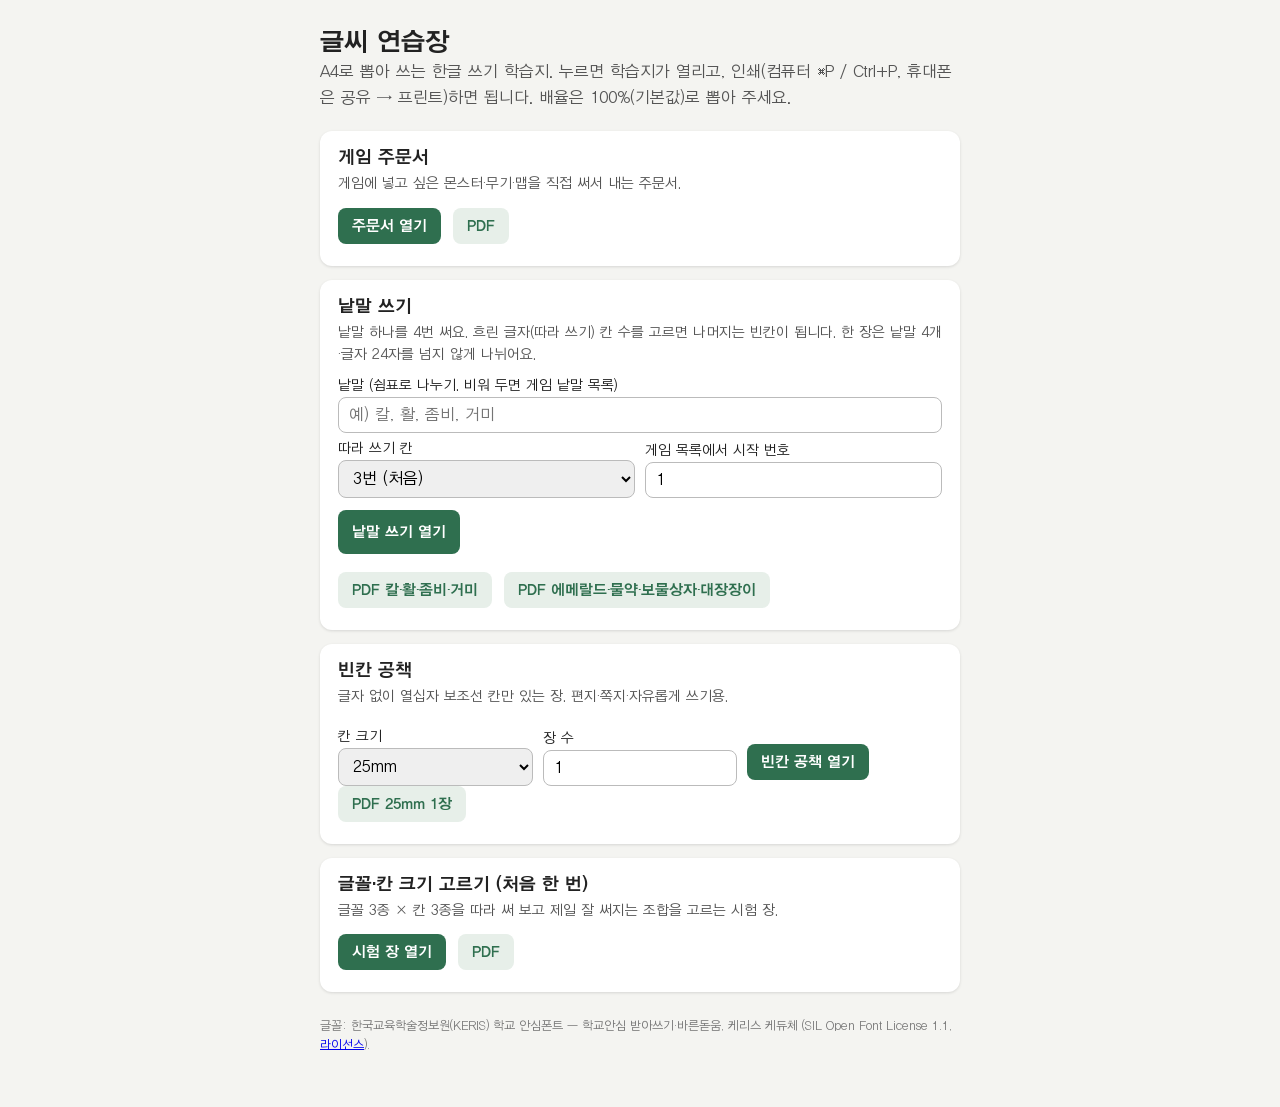
==== index.html @ 7fd7daeb "학습지 업데이트 c1f6941" ====
<!doctype html>
<html lang="ko">
<head>
<meta charset="utf-8">
<meta name="viewport" content="width=device-width, initial-scale=1">
<title>글씨 연습장</title>
<style>
  @font-face { font-family: 'Bareun'; src: url('assets/fonts/HakgyoansimBareondotum-R.ttf') format('truetype'); font-weight: 400; }
  @font-face { font-family: 'Bareun'; src: url('assets/fonts/HakgyoansimBareondotum-B.ttf') format('truetype'); font-weight: 700; }
  body { margin: 0; font-family: 'Bareun', 'Apple SD Gothic Neo', sans-serif; background: #f4f4f1; color: #222; }
  main { max-width: 640px; margin: 0 auto; padding: 20px 16px 40px; }
  h1 { font-size: 26px; margin: 8px 0 4px; }
  .lead { color: #555; margin: 0 0 20px; line-height: 1.6; }
  .card { background: #fff; border-radius: 12px; padding: 16px 18px; margin-bottom: 14px; box-shadow: 0 1px 3px rgba(0,0,0,.12); }
  .card h2 { font-size: 18px; margin: 0 0 6px; }
  .card p { margin: 0 0 12px; color: #555; font-size: 14px; line-height: 1.6; }
  a.btn, button { display: inline-block; background: #2f6f4f; color: #fff; text-decoration: none; border: 0; border-radius: 8px;
                  padding: 10px 14px; font: inherit; font-size: 15px; font-weight: 700; margin: 0 6px 6px 0; cursor: pointer; }
  a.btn.sub { background: #e7efe9; color: #2f6f4f; }
  label { display: block; font-size: 14px; margin: 8px 0 4px; }
  input, select { font: inherit; font-size: 16px; padding: 8px 10px; border: 1px solid #bbb; border-radius: 8px; box-sizing: border-box; }
  input[type=text] { width: 100%; }
  .row { display: flex; gap: 10px; flex-wrap: wrap; align-items: flex-end; }
  .row > div { flex: 1; min-width: 120px; }
  .row select, .row input { width: 100%; }
  .foot { font-size: 12px; color: #777; line-height: 1.6; margin-top: 24px; }
</style>
</head>
<body>
<main>
  <h1>글씨 연습장</h1>
  <p class="lead">A4로 뽑아 쓰는 한글 쓰기 학습지. 누르면 학습지가 열리고, 인쇄(컴퓨터 ⌘P / Ctrl+P, 휴대폰은 공유 → 프린트)하면 됩니다. 배율은 100%(기본값)로 뽑아 주세요.</p>

  <section class="card">
    <h2>게임 주문서</h2>
    <p>게임에 넣고 싶은 몬스터·무기·맵을 직접 써서 내는 주문서.</p>
    <a class="btn" href="templates/T1-order.html">주문서 열기</a>
    <a class="btn sub" href="pdf/T1-order.pdf">PDF</a>
  </section>

  <section class="card">
    <h2>낱말 쓰기</h2>
    <p>낱말 하나를 4번 써요. 흐린 글자(따라 쓰기) 칸 수를 고르면 나머지는 빈칸이 됩니다. 한 장은 낱말 4개·글자 24자를 넘지 않게 나뉘어요.</p>
    <form id="wordForm">
      <label for="words">낱말 (쉼표로 나누기. 비워 두면 게임 낱말 목록)</label>
      <input type="text" id="words" placeholder="예) 칼, 활, 좀비, 거미">
      <div class="row">
        <div>
          <label for="step">따라 쓰기 칸</label>
          <select id="step">
            <option value="3">3번 (처음)</option>
            <option value="2">2번</option>
            <option value="1">1번</option>
            <option value="0">0번 (모두 빈칸)</option>
          </select>
        </div>
        <div>
          <label for="from">게임 목록에서 시작 번호</label>
          <input type="number" id="from" min="1" value="1">
        </div>
      </div>
      <p style="margin-top:12px"><button type="submit">낱말 쓰기 열기</button></p>
    </form>
    <a class="btn sub" href="pdf/T2-word-game-01-step3.pdf">PDF 칼·활·좀비·거미</a>
    <a class="btn sub" href="pdf/T2-word-game-02-step3.pdf">PDF 에메랄드·물약·보물상자·대장장이</a>
  </section>

  <section class="card">
    <h2>빈칸 공책</h2>
    <p>글자 없이 열십자 보조선 칸만 있는 장. 편지·쪽지·자유롭게 쓰기용.</p>
    <form id="blankForm" class="row">
      <div>
        <label for="cell">칸 크기</label>
        <select id="cell">
          <option value="30">30mm (크게)</option>
          <option value="25" selected>25mm</option>
          <option value="20">20mm</option>
          <option value="15">15mm (작게)</option>
        </select>
      </div>
      <div>
        <label for="pages">장 수</label>
        <input type="number" id="pages" min="1" max="10" value="1">
      </div>
      <div><button type="submit">빈칸 공책 열기</button></div>
    </form>
    <a class="btn sub" href="pdf/T0-blank-25.pdf">PDF 25mm 1장</a>
  </section>

  <section class="card">
    <h2>글꼴·칸 크기 고르기 (처음 한 번)</h2>
    <p>글꼴 3종 × 칸 3종을 따라 써 보고 제일 잘 써지는 조합을 고르는 시험 장.</p>
    <a class="btn" href="templates/M0-test.html">시험 장 열기</a>
    <a class="btn sub" href="pdf/M0-test.pdf">PDF</a>
  </section>

  <p class="foot">글꼴: 한국교육학술정보원(KERIS) 학교 안심폰트 — 학교안심 받아쓰기·바른돋움, 케리스 케듀체 (SIL Open Font License 1.1, <a href="assets/fonts/LICENSE-OFL.txt">라이선스</a>).</p>
</main>
<script>
document.getElementById('wordForm').addEventListener('submit', e => {
  e.preventDefault();
  const words = document.getElementById('words').value.split(/[,，\s]+/).map(s => s.trim()).filter(Boolean);
  const p = new URLSearchParams({ step: document.getElementById('step').value });
  if (words.length) { p.set('words', words.join(',')); p.set('all', '1'); }
  else p.set('from', String(Math.max(0, (parseInt(document.getElementById('from').value, 10) || 1) - 1)));
  location.href = 'templates/T2-word.html?' + p;
});
document.getElementById('blankForm').addEventListener('submit', e => {
  e.preventDefault();
  location.href = 'templates/T0-blank.html?' + new URLSearchParams({ cell: document.getElementById('cell').value, pages: document.getElementById('pages').value });
});
</script>
</body>
</html>
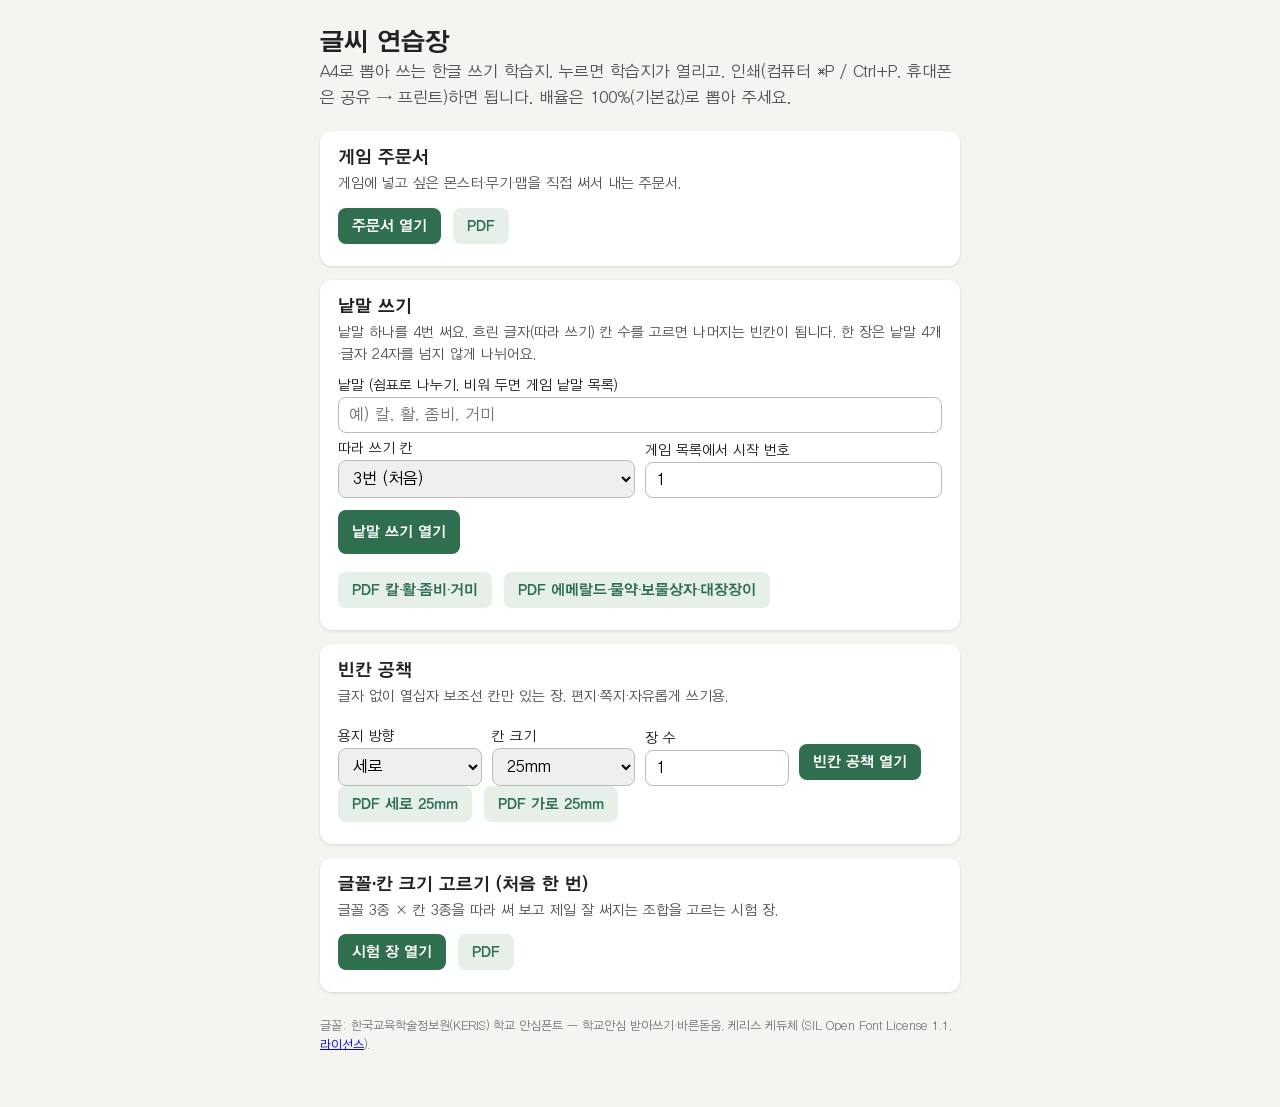
==== commit 5d067a9a: "학습지 업데이트 44cd161" ====
--- a/index.html
+++ b/index.html
@@ -70,6 +70,13 @@
     <p>글자 없이 열십자 보조선 칸만 있는 장. 편지·쪽지·자유롭게 쓰기용.</p>
     <form id="blankForm" class="row">
       <div>
+        <label for="dir">용지 방향</label>
+        <select id="dir">
+          <option value="port" selected>세로</option>
+          <option value="land">가로</option>
+        </select>
+      </div>
+      <div>
         <label for="cell">칸 크기</label>
         <select id="cell">
           <option value="30">30mm (크게)</option>
@@ -84,7 +91,8 @@
       </div>
       <div><button type="submit">빈칸 공책 열기</button></div>
     </form>
-    <a class="btn sub" href="pdf/T0-blank-25.pdf">PDF 25mm 1장</a>
+    <a class="btn sub" href="pdf/T0-blank-25-portrait.pdf">PDF 세로 25mm</a>
+    <a class="btn sub" href="pdf/T0-blank-25-landscape.pdf">PDF 가로 25mm</a>
   </section>
 
   <section class="card">
@@ -107,7 +115,7 @@
 });
 document.getElementById('blankForm').addEventListener('submit', e => {
   e.preventDefault();
-  location.href = 'templates/T0-blank.html?' + new URLSearchParams({ cell: document.getElementById('cell').value, pages: document.getElementById('pages').value });
+  location.href = 'templates/T0-blank.html?' + new URLSearchParams({ dir: document.getElementById('dir').value, cell: document.getElementById('cell').value, pages: document.getElementById('pages').value });
 });
 </script>
 </body>
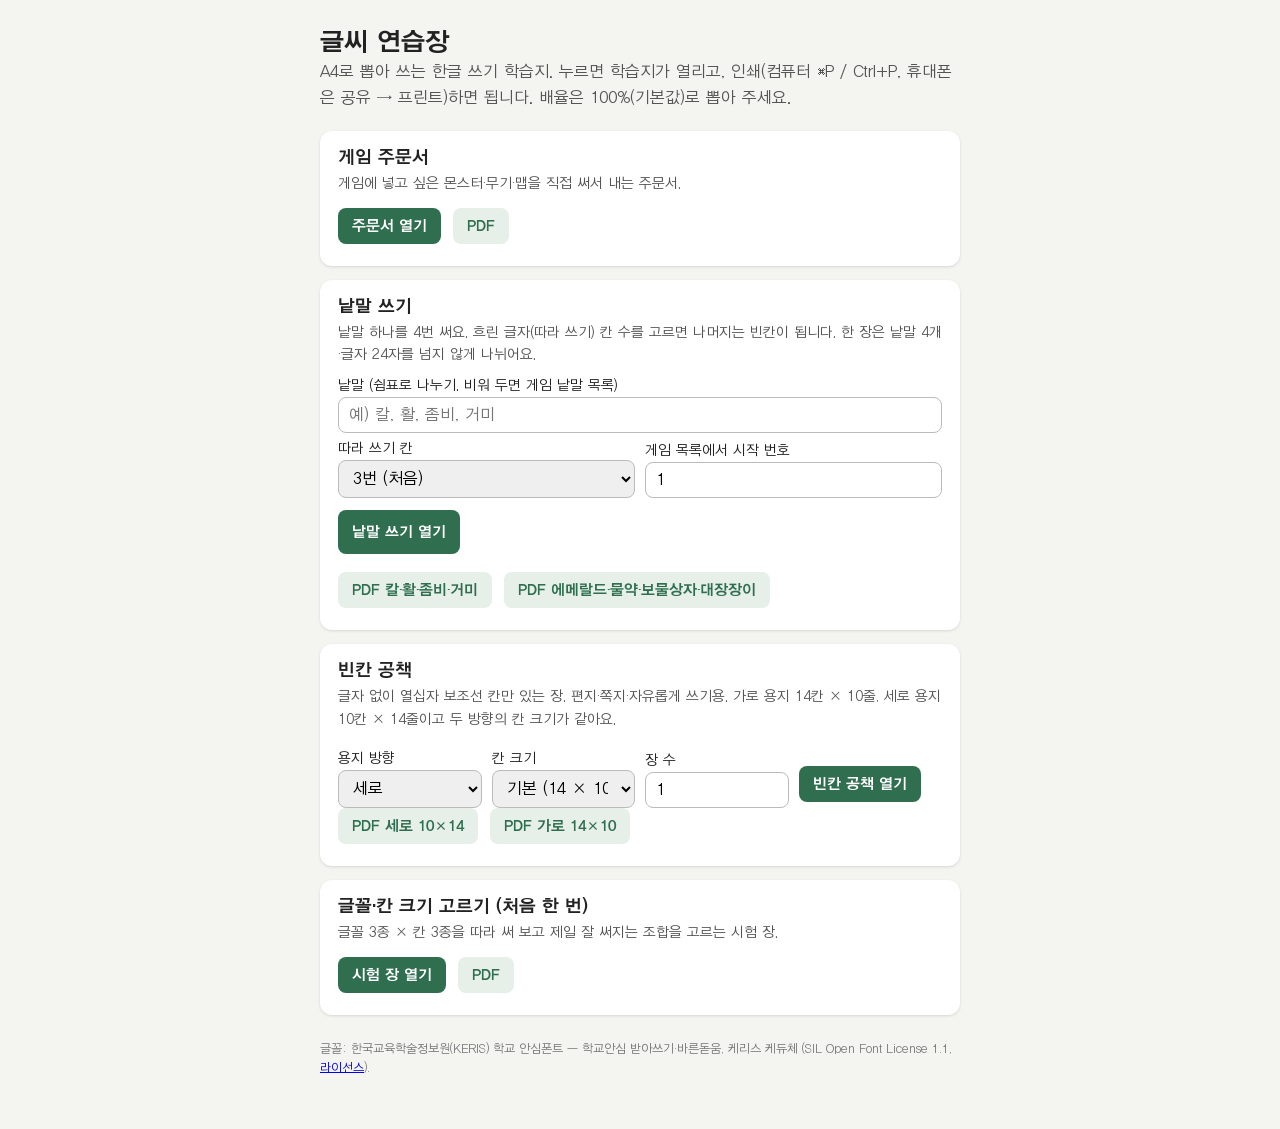
==== commit 34929ffe: "학습지 업데이트 c1e27fb" ====
--- a/index.html
+++ b/index.html
@@ -67,7 +67,7 @@
 
   <section class="card">
     <h2>빈칸 공책</h2>
-    <p>글자 없이 열십자 보조선 칸만 있는 장. 편지·쪽지·자유롭게 쓰기용.</p>
+    <p>글자 없이 열십자 보조선 칸만 있는 장. 편지·쪽지·자유롭게 쓰기용. 가로 용지 14칸 × 10줄, 세로 용지 10칸 × 14줄이고 두 방향의 칸 크기가 같아요.</p>
     <form id="blankForm" class="row">
       <div>
         <label for="dir">용지 방향</label>
@@ -79,8 +79,9 @@
       <div>
         <label for="cell">칸 크기</label>
         <select id="cell">
+          <option value="" selected>기본 (14 × 10칸)</option>
           <option value="30">30mm (크게)</option>
-          <option value="25" selected>25mm</option>
+          <option value="25">25mm</option>
           <option value="20">20mm</option>
           <option value="15">15mm (작게)</option>
         </select>
@@ -91,8 +92,8 @@
       </div>
       <div><button type="submit">빈칸 공책 열기</button></div>
     </form>
-    <a class="btn sub" href="pdf/T0-blank-25-portrait.pdf">PDF 세로 25mm</a>
-    <a class="btn sub" href="pdf/T0-blank-25-landscape.pdf">PDF 가로 25mm</a>
+    <a class="btn sub" href="pdf/T0-blank-portrait.pdf">PDF 세로 10×14</a>
+    <a class="btn sub" href="pdf/T0-blank-landscape.pdf">PDF 가로 14×10</a>
   </section>
 
   <section class="card">
@@ -115,7 +116,7 @@
 });
 document.getElementById('blankForm').addEventListener('submit', e => {
   e.preventDefault();
-  location.href = 'templates/T0-blank.html?' + new URLSearchParams({ dir: document.getElementById('dir').value, cell: document.getElementById('cell').value, pages: document.getElementById('pages').value });
+  location.href = 'templates/T0-blank.html?' + new URLSearchParams(Object.entries({ dir: document.getElementById('dir').value, cell: document.getElementById('cell').value, pages: document.getElementById('pages').value }).filter(([, v]) => v));
 });
 </script>
 </body>
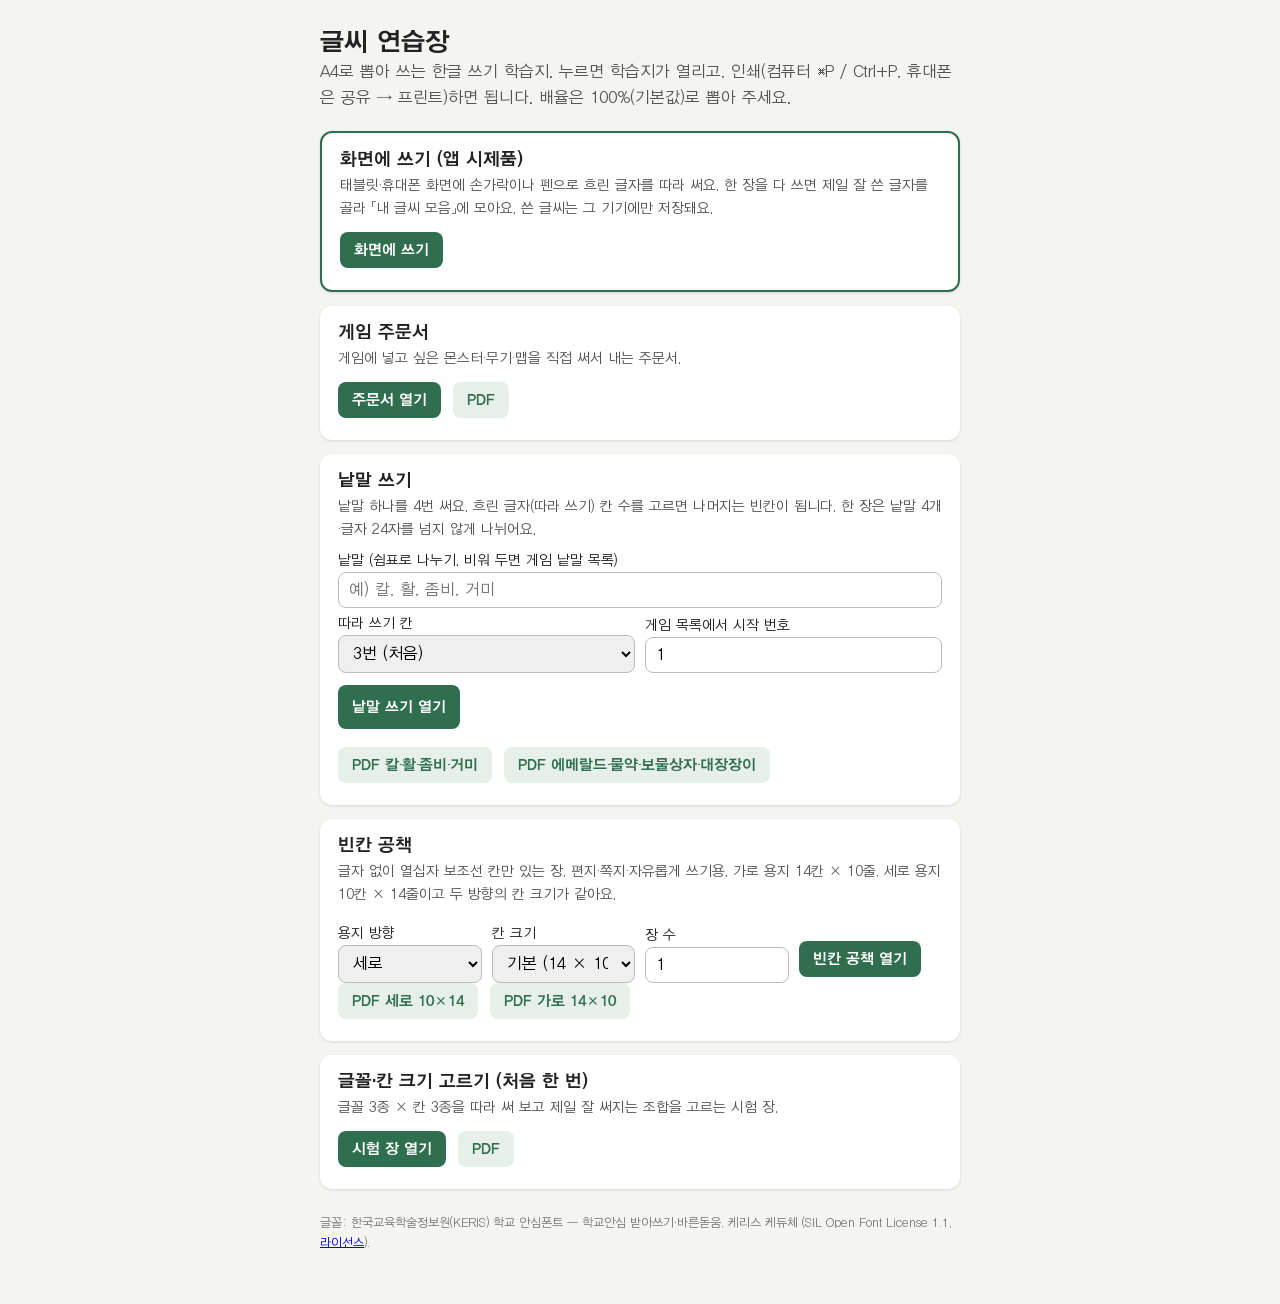
==== commit 3269d2a4: "학습지 업데이트 a54d63e" ====
--- a/index.html
+++ b/index.html
@@ -30,6 +30,12 @@
 <main>
   <h1>글씨 연습장</h1>
   <p class="lead">A4로 뽑아 쓰는 한글 쓰기 학습지. 누르면 학습지가 열리고, 인쇄(컴퓨터 ⌘P / Ctrl+P, 휴대폰은 공유 → 프린트)하면 됩니다. 배율은 100%(기본값)로 뽑아 주세요.</p>
+
+  <section class="card" style="border:2px solid #2f6f4f">
+    <h2>화면에 쓰기 (앱 시제품)</h2>
+    <p>태블릿·휴대폰 화면에 손가락이나 펜으로 흐린 글자를 따라 써요. 한 장을 다 쓰면 제일 잘 쓴 글자를 골라 「내 글씨 모음」에 모아요. 쓴 글씨는 그 기기에만 저장돼요.</p>
+    <a class="btn" href="app/trace.html">화면에 쓰기</a>
+  </section>
 
   <section class="card">
     <h2>게임 주문서</h2>
